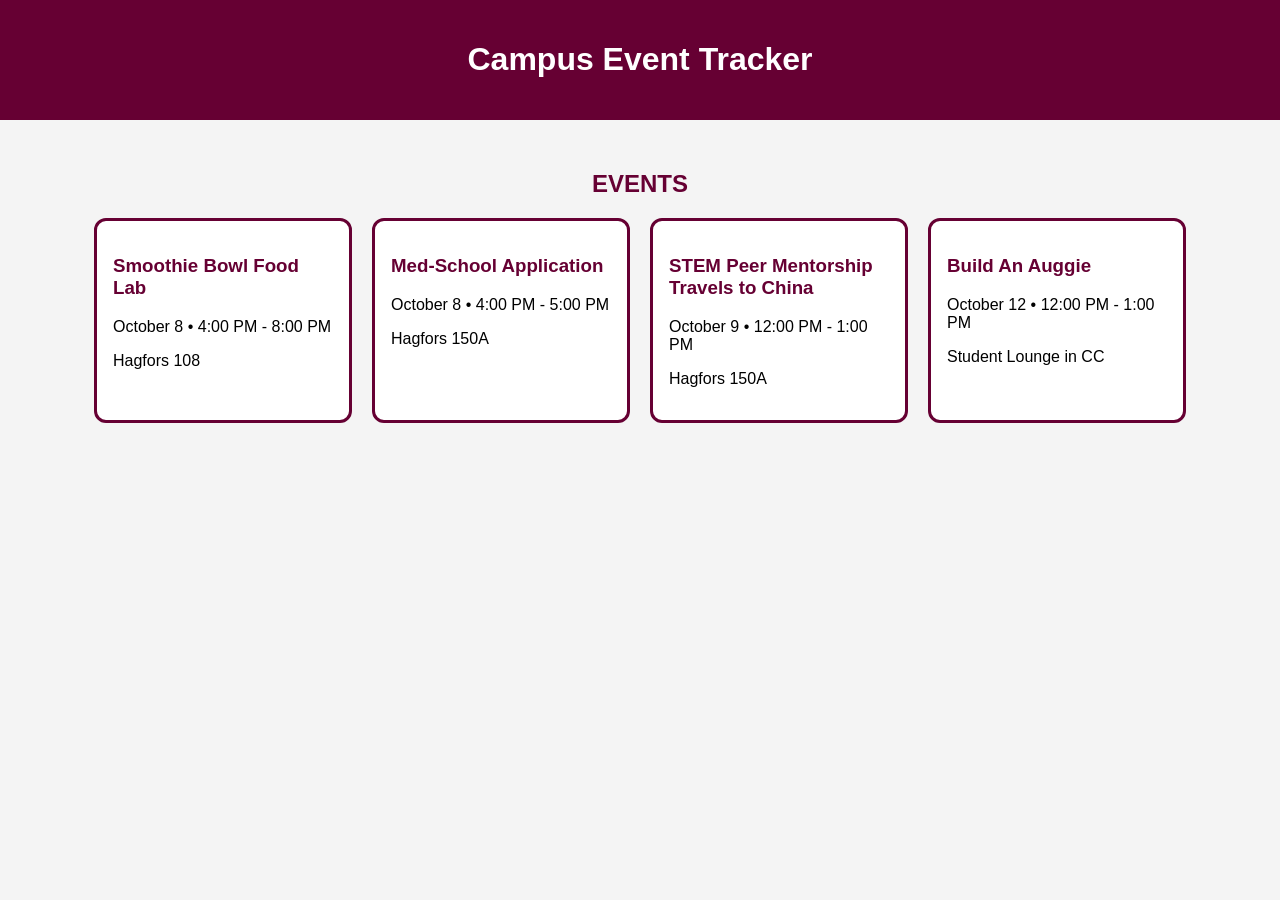
==== frontend/index.html @ 8f7a16c4 "Create basic event listing website" ====
<!DOCTYPE html>
<html lang='en'>

<head>
    <meta charset="UTF-8">
    <!-- Makes the page use the actual device width so the layout responds correctly on phones -->
    <meta name="viewport" content="width=device-width, initial-scale=1.0">
    <title>Campus Event Tracker</title>
    <link rel="stylesheet" href="css/style.css">
</head>

<body>

    <!-- Introduces the page and tells the user what site they are on -->
    <header>
        <h1>Campus Event Tracker</h1>
    </header>

    <!-- Keeps the page's primary content separate from the site header -->
    <main>
        <!-- Groups all of the campus events under one Events heading -->
        <section>
            <h2>EVENTS</h2>

            <!-- Groups the event cards so they can all share the same layout and spacing -->
            <div class="event-list">

                <!-- Each article represents one separate event using the same card structure -->
                <article class="event-card">
                    <h3>Smoothie Bowl Food Lab</h3>
                    <p>October 8 • 4:00 PM - 8:00 PM</p>
                    <p>Hagfors 108</p>
                </article>

                <article class="event-card">
                    <h3>Med-School Application</h3>
                    <p>October 8 • 4:00 PM - 5:00 PM</p>
                    <p>Hagfors 150A</p>
                </article>

                <article class="event-card">
                    <h3>STEM Peer Mentorship Travels to China</h3>
                    <p>October 9 • 12:00 PM - 1:00 PM</p>
                    <p>Hagfors 150A</p>
                </article>

                <article class="event-card">
                    <h3>Build An Auggie</h3>
                    <p>October 12 • 12:00 PM - 1:00 PM</p>
                    <p>Student Lounge in CC</p>
                </article>

            </div>
        </section>

    </main>
</body>

</html>
---- frontend/css/style.css ----
/*
Remove the browser's default body margin so the header
and page background reach the edges of the viewport.
*/
body {
    margin: 0;
    font-family: Arial, sans-serif;
    background-color: #f4f4f4;
}

/*
Give the site header enough internal space so the title
doesn't feel cramped.
*/
header {
    background-color: #660033;
    color: white;
    padding: 20px 30px;
    text-align: center;
}

/*
Keep the main content away from the edges of the browser.
*/
main {
    padding: 30px;
}

h2 {
    color: #660033;
    text-align: center;
}

/*
Arrange event cards horizontally, center them within the page,
and move cards onto a new row when there is not enough space.
*/
.event-list {
    display: flex;
    gap: 20px;
    flex-wrap: wrap;
    justify-content: center;
}

/*
Make each event visually separate and keep cards around
220px wide instead of stretching across the whole row.
*/
.event-card {
    flex: 0 1 220px;
    border: 3px solid #660033;
    border-radius: 12px;
    padding: 16px;
    background-color: white;
}

.event-card h3 {
    color: #660033;
}
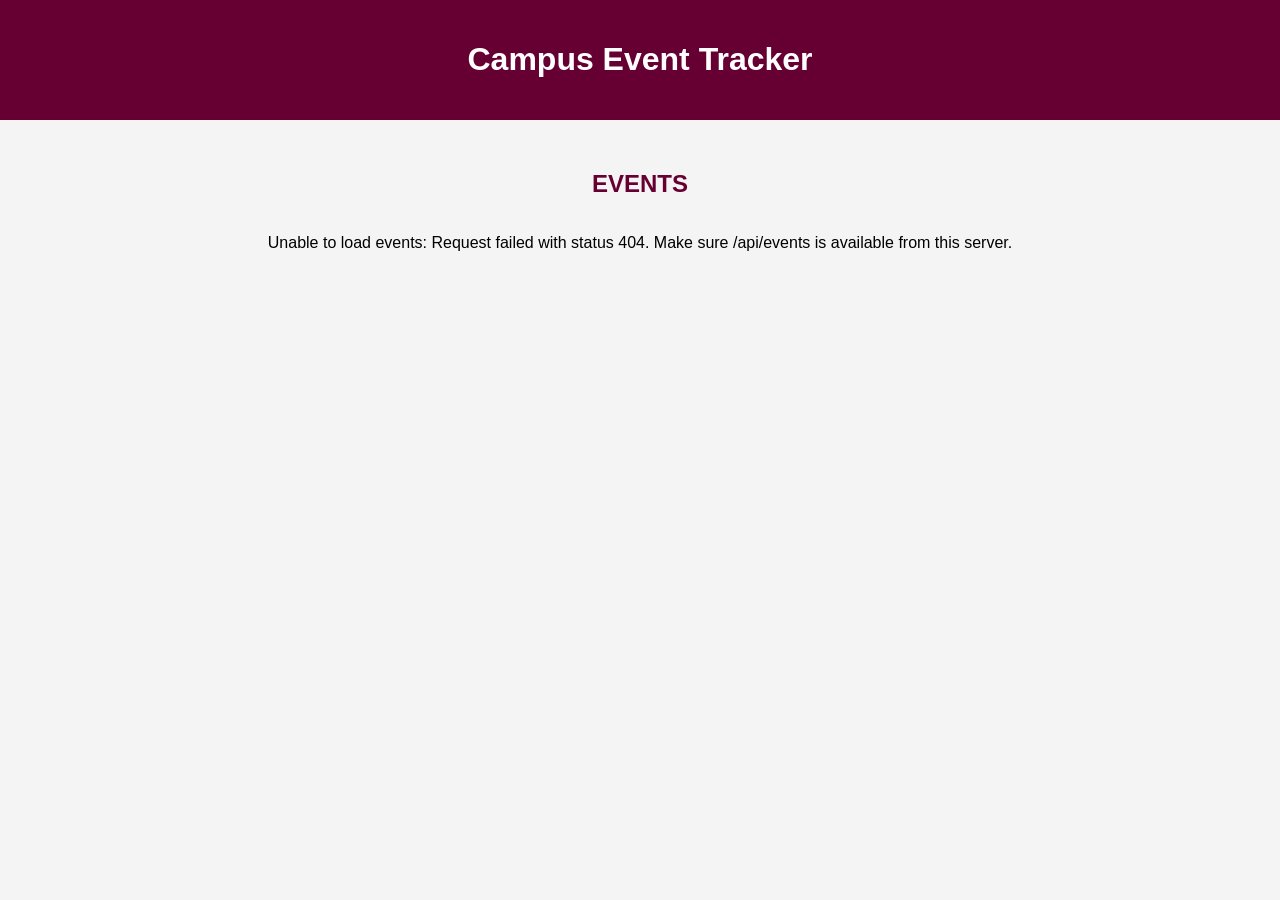
==== commit d2fc8e1b: "fetch api events" ====
--- a/frontend/index.html
+++ b/frontend/index.html
@@ -23,37 +23,72 @@
             <h2>EVENTS</h2>
 
             <!-- Groups the event cards so they can all share the same layout and spacing -->
-            <div class="event-list">
-
-                <!-- Each article represents one separate event using the same card structure -->
-                <article class="event-card">
-                    <h3>Smoothie Bowl Food Lab</h3>
-                    <p>October 8 • 4:00 PM - 8:00 PM</p>
-                    <p>Hagfors 108</p>
-                </article>
-
-                <article class="event-card">
-                    <h3>Med-School Application</h3>
-                    <p>October 8 • 4:00 PM - 5:00 PM</p>
-                    <p>Hagfors 150A</p>
-                </article>
-
-                <article class="event-card">
-                    <h3>STEM Peer Mentorship Travels to China</h3>
-                    <p>October 9 • 12:00 PM - 1:00 PM</p>
-                    <p>Hagfors 150A</p>
-                </article>
-
-                <article class="event-card">
-                    <h3>Build An Auggie</h3>
-                    <p>October 12 • 12:00 PM - 1:00 PM</p>
-                    <p>Student Lounge in CC</p>
-                </article>
-
-            </div>
+            <div class="event-list"></div>
+            <p class="event-status" role="status" aria-live="polite">Loading events...</p>
         </section>
 
     </main>
+
+    <script>
+        const eventList = document.querySelector(".event-list");
+        const eventStatus = document.querySelector(".event-status");
+
+        function formatDateTime(value) {
+            if (!value) {
+                return "Time unavailable";
+            }
+
+            const date = new Date(typeof value === "string" ? value.replace(" ", "T") : value);
+            if (Number.isNaN(date.getTime())) {
+                return String(value);
+            }
+
+            return date.toLocaleString(undefined, {
+                dateStyle: "medium",
+                timeStyle: "short"
+            });
+        }
+
+        function createEventCard(event) {
+            const card = document.createElement("article");
+            card.className = "event-card";
+
+            const title = document.createElement("h3");
+            title.textContent = event.title || "Untitled event";
+
+            const dateTime = document.createElement("p");
+            dateTime.textContent = `${formatDateTime(event.start_time)} - ${formatDateTime(event.end_time)}`;
+
+            const location = document.createElement("p");
+            location.textContent = event.location_name || "Location unavailable";
+
+            card.append(title, dateTime, location);
+            return card;
+        }
+
+        async function loadEvents() {
+            try {
+                const response = await fetch("/api/events");
+                if (!response.ok) {
+                    throw new Error(`Request failed with status ${response.status}`);
+                }
+
+                const events = await response.json();
+                if (!Array.isArray(events)) {
+                    throw new Error("The events response was not a list");
+                }
+
+                eventList.replaceChildren(...events.map(createEventCard));
+                eventStatus.textContent = events.length === 0 ? "No events found." : "";
+            } catch (error) {
+                console.error("Unable to load events:", error);
+                const reason = error instanceof Error ? error.message : String(error);
+                eventStatus.textContent = `Unable to load events: ${reason}. Make sure /api/events is available from this server.`;
+            }
+        }
+
+        loadEvents();
+    </script>
 </body>
 
 </html>
--- a/frontend/css/style.css
+++ b/frontend/css/style.css
@@ -57,3 +57,58 @@
 .event-card h3 {
     color: #660033;
 }
+
+.event-status {
+    text-align: center;
+}
+
+.login-container {
+    display: flex;
+    justify-content: center;
+    align-items: center;
+    min-height: 70vh;
+}
+
+.login-card {
+    background-color: white;
+    width: 350px;
+    max-width: 100%;
+    box-sizing: border-box;
+    padding: 30px;
+    border-radius: 12px;
+    border: 3px solid #660033;
+}
+
+.login-card h2 {
+    margin-bottom: 25px;
+}
+
+.login-card label {
+    display: block;
+    margin-top: 15px;
+    margin-bottom: 5px;
+    font-weight: bold;
+}
+
+.login-card input {
+    width: 100%;
+    padding: 10px;
+    box-sizing: border-box;
+    border: 1px solid #ccc;
+    border-radius: 6px;
+}
+
+.login-card button {
+    width: 100%;
+    margin-top: 25px;
+    padding: 12px;
+    background-color: #660033;
+    color: white;
+    border: none;
+    border-radius: 6px;
+    cursor: pointer;
+}
+
+.login-card button:hover {
+    background-color: #4d0026;
+}
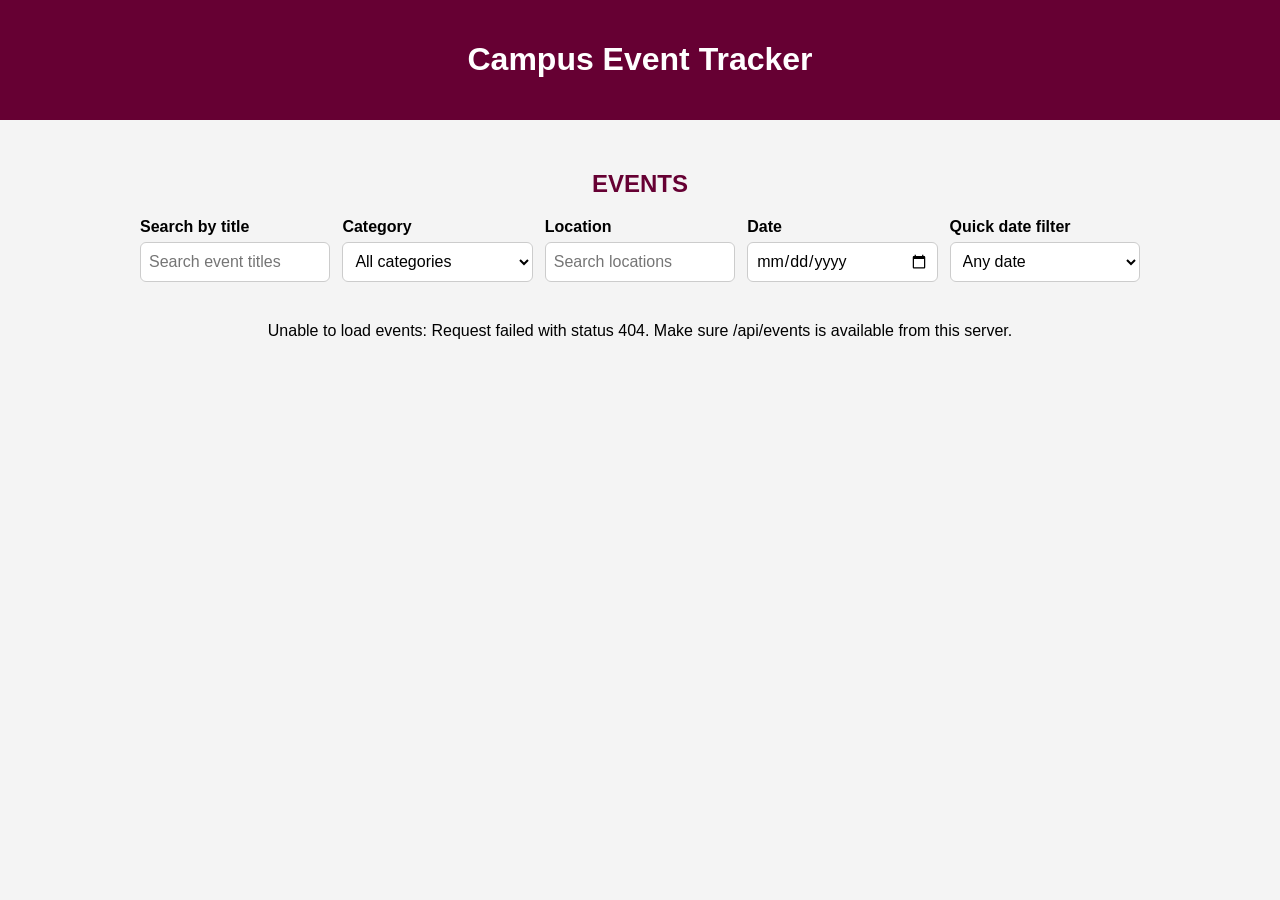
==== commit 9f8734da: "Add event search and filters Co-authored-by: Copilot <223556219+Copilot@users.noreply.github.com>" ====
--- a/frontend/index.html
+++ b/frontend/index.html
@@ -22,6 +22,35 @@
         <section>
             <h2>EVENTS</h2>
 
+            <div class="event-filters" aria-label="Search and filter events">
+                <label>
+                    Search by title
+                    <input id="title-search" type="search" placeholder="Search event titles">
+                </label>
+                <label>
+                    Category
+                    <select id="category-filter">
+                        <option value="">All categories</option>
+                    </select>
+                </label>
+                <label>
+                    Location
+                    <input id="location-filter" type="search" placeholder="Search locations">
+                </label>
+                <label>
+                    Date
+                    <input id="date-filter" type="date">
+                </label>
+                <label>
+                    Quick date filter
+                    <select id="date-range-filter">
+                        <option value="">Any date</option>
+                        <option value="today">Today</option>
+                        <option value="week">This week</option>
+                    </select>
+                </label>
+            </div>
+
             <!-- Groups the event cards so they can all share the same layout and spacing -->
             <div class="event-list"></div>
             <p class="event-status" role="status" aria-live="polite">Loading events...</p>
@@ -32,15 +61,88 @@
     <script>
         const eventList = document.querySelector(".event-list");
         const eventStatus = document.querySelector(".event-status");
+        const titleSearch = document.querySelector("#title-search");
+        const categoryFilter = document.querySelector("#category-filter");
+        const locationFilter = document.querySelector("#location-filter");
+        const dateFilter = document.querySelector("#date-filter");
+        const dateRangeFilter = document.querySelector("#date-range-filter");
+        let allEvents = [];
+
+        function parseDate(value) {
+            if (!value) {
+                return null;
+            }
+
+            const date = new Date(typeof value === "string" ? value.replace(" ", "T") : value);
+            return Number.isNaN(date.getTime()) ? null : date;
+        }
+
+        function localDateKey(date) {
+            const year = date.getFullYear();
+            const month = String(date.getMonth() + 1).padStart(2, "0");
+            const day = String(date.getDate()).padStart(2, "0");
+            return `${year}-${month}-${day}`;
+        }
+
+        function matchesDate(event) {
+            const start = parseDate(event.start_time);
+            const end = parseDate(event.end_time) || start;
+            const selectedDate = dateFilter.value;
+
+            if (selectedDate && (!start || localDateKey(start) !== selectedDate)) {
+                return false;
+            }
+
+            if (!dateRangeFilter.value) {
+                return true;
+            }
+
+            const now = new Date();
+            const rangeStart = new Date(now.getFullYear(), now.getMonth(), now.getDate());
+            const rangeEnd = new Date(rangeStart);
+
+            if (dateRangeFilter.value === "week") {
+                rangeStart.setDate(rangeStart.getDate() - ((rangeStart.getDay() + 6) % 7));
+                rangeEnd.setTime(rangeStart.getTime());
+                rangeEnd.setDate(rangeStart.getDate() + 7);
+            } else {
+                rangeEnd.setDate(rangeEnd.getDate() + 1);
+            }
+
+            return Boolean(start && end && start < rangeEnd && end >= rangeStart);
+        }
+
+        function renderEvents() {
+            const titleQuery = titleSearch.value.trim().toLocaleLowerCase();
+            const locationQuery = locationFilter.value.trim().toLocaleLowerCase();
+            const category = categoryFilter.value;
+
+            const matchingEvents = allEvents.filter((event) =>
+                (event.title || "").toLocaleLowerCase().includes(titleQuery)
+                && (!category || event.category === category)
+                && (event.location_name || "").toLocaleLowerCase().includes(locationQuery)
+                && matchesDate(event)
+            );
+
+            eventList.replaceChildren(...matchingEvents.map(createEventCard));
+            if (allEvents.length === 0) {
+                eventStatus.textContent = "No events found.";
+            } else if (matchingEvents.length === 0) {
+                eventStatus.textContent = "No events match your search and filters.";
+            } else {
+                eventStatus.textContent = "";
+            }
+        }
+
+        [titleSearch, categoryFilter, locationFilter, dateFilter, dateRangeFilter]
+            .forEach((filter) => filter.addEventListener("input", renderEvents));
+        categoryFilter.addEventListener("change", renderEvents);
+        dateRangeFilter.addEventListener("change", renderEvents);
 
         function formatDateTime(value) {
-            if (!value) {
+            const date = parseDate(value);
+            if (!date) {
                 return "Time unavailable";
-            }
-
-            const date = new Date(typeof value === "string" ? value.replace(" ", "T") : value);
-            if (Number.isNaN(date.getTime())) {
-                return String(value);
             }
 
             return date.toLocaleString(undefined, {
@@ -73,13 +175,21 @@
                     throw new Error(`Request failed with status ${response.status}`);
                 }
 
-                const events = await response.json();
-                if (!Array.isArray(events)) {
+                const responseEvents = await response.json();
+                if (!Array.isArray(responseEvents)) {
                     throw new Error("The events response was not a list");
                 }
 
-                eventList.replaceChildren(...events.map(createEventCard));
-                eventStatus.textContent = events.length === 0 ? "No events found." : "";
+                allEvents = responseEvents;
+                const categories = [...new Set(allEvents.map((event) => event.category).filter(Boolean))]
+                    .sort((a, b) => a.localeCompare(b));
+                categories.forEach((category) => {
+                    const option = document.createElement("option");
+                    option.value = category;
+                    option.textContent = category;
+                    categoryFilter.append(option);
+                });
+                renderEvents();
             } catch (error) {
                 console.error("Unable to load events:", error);
                 const reason = error instanceof Error ? error.message : String(error);
--- a/frontend/css/style.css
+++ b/frontend/css/style.css
@@ -29,6 +29,34 @@
 h2 {
     color: #660033;
     text-align: center;
+}
+
+.event-filters {
+    display: grid;
+    grid-template-columns: repeat(auto-fit, minmax(180px, 1fr));
+    gap: 12px;
+    max-width: 1000px;
+    margin: 0 auto 24px;
+}
+
+.event-filters label {
+    display: flex;
+    flex-direction: column;
+    gap: 6px;
+    font-weight: bold;
+}
+
+.event-filters input,
+.event-filters select {
+    box-sizing: border-box;
+    width: 100%;
+    min-height: 40px;
+    padding: 8px;
+    border: 1px solid #ccc;
+    border-radius: 6px;
+    background-color: white;
+    font: inherit;
+    font-weight: normal;
 }
 
 /*
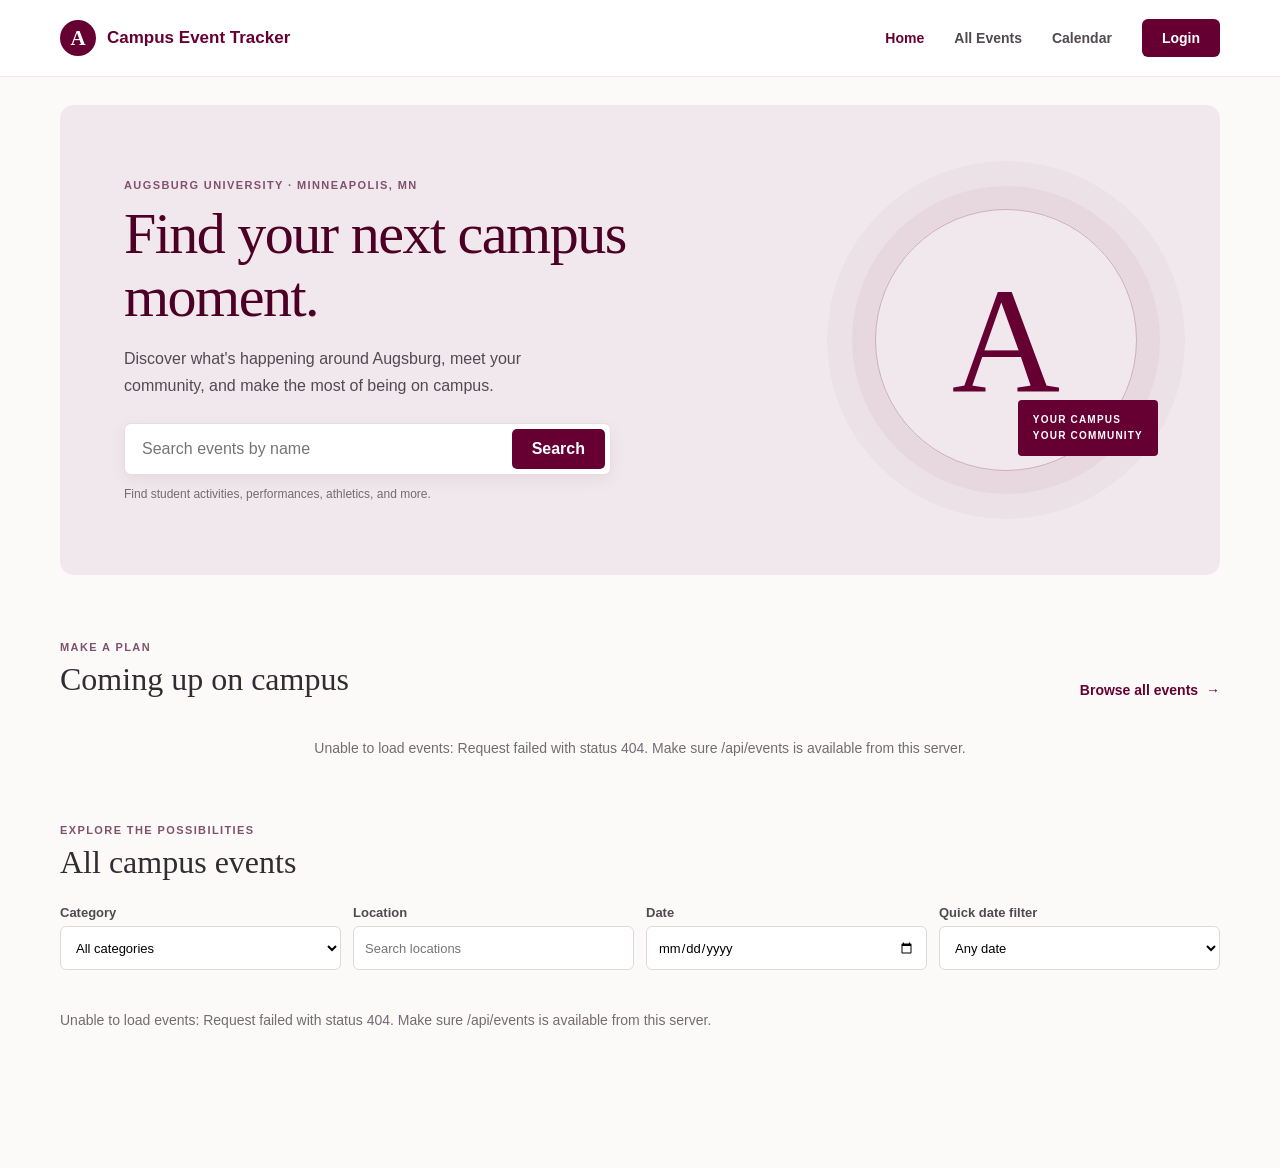
==== commit c6090330: "Add event browsing experience and local database setup Co-authored-by: Copilot <223556219+Copilot@us" ====
--- a/frontend/index.html
+++ b/frontend/index.html
@@ -11,22 +11,62 @@
 
 <body>
 
-    <!-- Introduces the page and tells the user what site they are on -->
     <header>
-        <h1>Campus Event Tracker</h1>
+        <div class="site-header">
+            <a class="brand" href="./index.html" aria-label="Campus Event Tracker home">
+                <span class="brand-mark" aria-hidden="true">A</span>
+                <span>Campus Event Tracker</span>
+            </a>
+            <nav aria-label="Main navigation">
+                <a href="./index.html" aria-current="page">Home</a>
+                <a href="#events">All Events</a>
+                <a href="#calendar">Calendar</a>
+                <a class="login-link" href="css/login.html">Login</a>
+            </nav>
+        </div>
     </header>
 
-    <!-- Keeps the page's primary content separate from the site header -->
     <main>
-        <!-- Groups all of the campus events under one Events heading -->
-        <section>
-            <h2>EVENTS</h2>
-
-            <div class="event-filters" aria-label="Search and filter events">
-                <label>
-                    Search by title
-                    <input id="title-search" type="search" placeholder="Search event titles">
-                </label>
+        <section class="hero">
+            <div class="hero-copy">
+                <p class="eyebrow">AUGSBURG UNIVERSITY · MINNEAPOLIS, MN</p>
+                <h1>Find your next campus moment.</h1>
+                <p class="hero-description">Discover what's happening around Augsburg, meet your community, and make the most of being on campus.</p>
+                <form class="hero-search" role="search" onsubmit="return false">
+                    <label class="sr-only" for="title-search">Search campus events</label>
+                    <input id="title-search" type="search" placeholder="Search events by name">
+                    <button type="submit" aria-label="Search events">Search</button>
+                </form>
+                <p class="hero-note">Find student activities, performances, athletics, and more.</p>
+            </div>
+            <div class="hero-art" aria-hidden="true">
+                <span class="hero-art-circle"></span>
+                <span class="hero-art-letter">A</span>
+                <span class="hero-art-caption">YOUR CAMPUS<br>YOUR COMMUNITY</span>
+            </div>
+        </section>
+
+        <section class="content-section upcoming-section" id="calendar">
+            <div class="section-heading">
+                <div>
+                    <p class="eyebrow">MAKE A PLAN</p>
+                    <h2>Coming up on campus</h2>
+                </div>
+                <a class="text-link" href="#events">Browse all events <span aria-hidden="true">→</span></a>
+            </div>
+            <div class="event-list upcoming-list"></div>
+            <p class="event-status upcoming-status" role="status" aria-live="polite">Loading upcoming events...</p>
+        </section>
+
+        <section class="content-section all-events-section" id="events">
+            <div class="section-heading">
+                <div>
+                    <p class="eyebrow">EXPLORE THE POSSIBILITIES</p>
+                    <h2>All campus events</h2>
+                </div>
+            </div>
+
+            <div class="event-filters" aria-label="Filter events">
                 <label>
                     Category
                     <select id="category-filter">
@@ -51,16 +91,16 @@
                 </label>
             </div>
 
-            <!-- Groups the event cards so they can all share the same layout and spacing -->
-            <div class="event-list"></div>
+            <div class="event-list all-event-list"></div>
             <p class="event-status" role="status" aria-live="polite">Loading events...</p>
         </section>
-
     </main>
 
     <script>
-        const eventList = document.querySelector(".event-list");
-        const eventStatus = document.querySelector(".event-status");
+        const upcomingList = document.querySelector(".upcoming-list");
+        const upcomingStatus = document.querySelector(".upcoming-status");
+        const eventList = document.querySelector(".all-event-list");
+        const eventStatus = document.querySelector(".all-events-section .event-status");
         const titleSearch = document.querySelector("#title-search");
         const categoryFilter = document.querySelector("#category-filter");
         const locationFilter = document.querySelector("#location-filter");
@@ -132,6 +172,24 @@
             } else {
                 eventStatus.textContent = "";
             }
+        }
+
+        function renderUpcomingEvents() {
+            const now = new Date();
+            const upcomingEvents = allEvents
+                .filter((event) => {
+                    const start = parseDate(event.start_time);
+                    return start && start >= now;
+                })
+                .sort((first, second) => parseDate(first.start_time) - parseDate(second.start_time))
+                .slice(0, 3);
+
+            upcomingList.replaceChildren(...upcomingEvents.map(createEventCard));
+            upcomingStatus.textContent = allEvents.length === 0
+                ? "Events will appear here as soon as they're available."
+                : upcomingEvents.length === 0
+                    ? "There are no upcoming events right now. Check back soon."
+                    : "";
         }
 
         [titleSearch, categoryFilter, locationFilter, dateFilter, dateRangeFilter]
@@ -190,10 +248,13 @@
                     categoryFilter.append(option);
                 });
                 renderEvents();
+                renderUpcomingEvents();
             } catch (error) {
                 console.error("Unable to load events:", error);
                 const reason = error instanceof Error ? error.message : String(error);
-                eventStatus.textContent = `Unable to load events: ${reason}. Make sure /api/events is available from this server.`;
+                const message = `Unable to load events: ${reason}. Make sure /api/events is available from this server.`;
+                eventStatus.textContent = message;
+                upcomingStatus.textContent = message;
             }
         }
 
--- a/frontend/css/style.css
+++ b/frontend/css/style.css
@@ -5,89 +5,328 @@
 body {
     margin: 0;
     font-family: Arial, sans-serif;
-    background-color: #f4f4f4;
-}
-
-/*
-Give the site header enough internal space so the title
-doesn't feel cramped.
-*/
+    color: #24212a;
+    background-color: #fbfaf9;
+}
+
 header {
-    background-color: #660033;
-    color: white;
-    padding: 20px 30px;
-    text-align: center;
-}
-
-/*
-Keep the main content away from the edges of the browser.
-*/
+    background-color: #fff;
+    border-bottom: 1px solid #eee8ec;
+}
+
+.site-header {
+    display: flex;
+    align-items: center;
+    justify-content: space-between;
+    gap: 24px;
+    max-width: 1160px;
+    min-height: 76px;
+    margin: 0 auto;
+    padding: 0 28px;
+}
+
+.brand {
+    display: inline-flex;
+    align-items: center;
+    gap: 11px;
+    color: #660033;
+    font-size: 17px;
+    font-weight: 700;
+    text-decoration: none;
+}
+
+.brand-mark {
+    display: grid;
+    width: 36px;
+    height: 36px;
+    place-items: center;
+    border-radius: 50%;
+    background: #660033;
+    color: #fff;
+    font-family: Georgia, serif;
+    font-size: 21px;
+}
+
+nav {
+    display: flex;
+    align-items: center;
+    gap: 30px;
+}
+
+nav a {
+    color: #514a51;
+    font-size: 14px;
+    font-weight: 600;
+    text-decoration: none;
+}
+
+nav a:hover,
+nav a[aria-current="page"] {
+    color: #660033;
+}
+
+nav .login-link {
+    padding: 11px 20px;
+    border-radius: 6px;
+    background: #660033;
+    color: #fff;
+}
+
+nav .login-link:hover {
+    background: #4d0026;
+    color: #fff;
+}
+
 main {
-    padding: 30px;
-}
-
-h2 {
+    max-width: 1160px;
+    margin: 0 auto;
+    padding: 0 28px 72px;
+}
+
+.hero {
+    position: relative;
+    display: flex;
+    min-height: 370px;
+    align-items: center;
+    justify-content: space-between;
+    gap: 40px;
+    margin: 28px 0 66px;
+    padding: 50px 64px;
+    overflow: hidden;
+    border-radius: 14px;
+    background: #f1e8ed;
+}
+
+.hero-copy {
+    position: relative;
+    z-index: 1;
+    max-width: 570px;
+}
+
+.eyebrow {
+    margin: 0 0 12px;
+    color: #80516c;
+    font-size: 11px;
+    font-weight: 700;
+    letter-spacing: 1.4px;
+}
+
+.hero h1 {
+    max-width: 520px;
+    margin: 0;
+    color: #4d0026;
+    font-family: Georgia, "Times New Roman", serif;
+    font-size: clamp(38px, 5vw, 58px);
+    font-weight: 500;
+    letter-spacing: -1.5px;
+    line-height: 1.08;
+}
+
+.hero-description {
+    max-width: 460px;
+    margin: 18px 0 24px;
+    color: #514a51;
+    font-size: 16px;
+    line-height: 1.65;
+}
+
+.hero-search {
+    display: flex;
+    max-width: 475px;
+    padding: 5px;
+    border: 1px solid #e6dce2;
+    border-radius: 7px;
+    background: #fff;
+    box-shadow: 0 5px 16px rgb(65 26 48 / 7%);
+}
+
+.hero-search input {
+    min-width: 0;
+    flex: 1;
+    padding: 11px 12px;
+    border: 0;
+    outline-color: #660033;
+    font: inherit;
+}
+
+.hero-search button {
+    padding: 0 20px;
+    border: 0;
+    border-radius: 5px;
+    background: #660033;
+    color: #fff;
+    cursor: pointer;
+    font: inherit;
+    font-weight: 700;
+}
+
+.hero-search button:hover {
+    background: #4d0026;
+}
+
+.hero-note {
+    margin: 12px 0 0;
+    color: #746b72;
+    font-size: 12px;
+}
+
+.hero-art {
+    position: relative;
+    display: grid;
+    width: 300px;
+    height: 280px;
+    flex: 0 0 300px;
+    place-items: center;
+}
+
+.hero-art-circle {
+    position: absolute;
+    width: 260px;
+    height: 260px;
+    border: 1px solid rgb(102 0 51 / 25%);
+    border-radius: 50%;
+    box-shadow: 0 0 0 23px rgb(102 0 51 / 4%), 0 0 0 48px rgb(102 0 51 / 3%);
+}
+
+.hero-art-letter {
     color: #660033;
-    text-align: center;
+    font-family: Georgia, "Times New Roman", serif;
+    font-size: 150px;
+    line-height: 1;
+}
+
+.hero-art-caption {
+    position: absolute;
+    right: -2px;
+    bottom: 24px;
+    padding: 12px 15px;
+    border-radius: 4px;
+    background: #660033;
+    color: #fff;
+    font-size: 10px;
+    font-weight: 700;
+    letter-spacing: 1.2px;
+    line-height: 1.6;
+}
+
+.content-section {
+    margin: 0 0 68px;
+    scroll-margin-top: 28px;
+}
+
+.section-heading {
+    display: flex;
+    align-items: end;
+    justify-content: space-between;
+    gap: 20px;
+    margin-bottom: 24px;
+}
+
+.section-heading .eyebrow {
+    margin-bottom: 8px;
+}
+
+.section-heading h2 {
+    margin: 0;
+    color: #332b32;
+    font-family: Georgia, "Times New Roman", serif;
+    font-size: 32px;
+    font-weight: 500;
+}
+
+.text-link {
+    color: #660033;
+    font-size: 14px;
+    font-weight: 700;
+    text-decoration: none;
+}
+
+.text-link span {
+    margin-left: 4px;
+}
+
+.text-link:hover {
+    text-decoration: underline;
 }
 
 .event-filters {
     display: grid;
     grid-template-columns: repeat(auto-fit, minmax(180px, 1fr));
     gap: 12px;
-    max-width: 1000px;
-    margin: 0 auto 24px;
+    margin: 0 0 24px;
 }
 
 .event-filters label {
     display: flex;
     flex-direction: column;
     gap: 6px;
-    font-weight: bold;
+    color: #514a51;
+    font-size: 13px;
+    font-weight: 700;
 }
 
 .event-filters input,
 .event-filters select {
     box-sizing: border-box;
     width: 100%;
-    min-height: 40px;
-    padding: 8px;
-    border: 1px solid #ccc;
+    min-height: 44px;
+    padding: 9px 11px;
+    border: 1px solid #ded8dc;
     border-radius: 6px;
     background-color: white;
     font: inherit;
     font-weight: normal;
 }
 
-/*
-Arrange event cards horizontally, center them within the page,
-and move cards onto a new row when there is not enough space.
-*/
 .event-list {
-    display: flex;
-    gap: 20px;
-    flex-wrap: wrap;
-    justify-content: center;
-}
-
-/*
-Make each event visually separate and keep cards around
-220px wide instead of stretching across the whole row.
-*/
+    display: grid;
+    grid-template-columns: repeat(auto-fit, minmax(230px, 1fr));
+    gap: 18px;
+}
+
 .event-card {
-    flex: 0 1 220px;
-    border: 3px solid #660033;
-    border-radius: 12px;
-    padding: 16px;
+    min-height: 120px;
+    padding: 22px;
+    border: 1px solid #eee7eb;
+    border-top: 3px solid #660033;
+    border-radius: 8px;
     background-color: white;
+    box-shadow: 0 4px 14px rgb(41 24 34 / 4%);
 }
 
 .event-card h3 {
+    margin: 0 0 14px;
     color: #660033;
+    font-family: Georgia, "Times New Roman", serif;
+    font-size: 20px;
+}
+
+.event-card p {
+    margin: 7px 0 0;
+    color: #625a61;
+    font-size: 13px;
+    line-height: 1.5;
 }
 
 .event-status {
+    margin: 18px 0 0;
+    color: #746b72;
+    font-size: 14px;
+}
+
+.upcoming-status {
     text-align: center;
+}
+
+.sr-only {
+    position: absolute;
+    width: 1px;
+    height: 1px;
+    padding: 0;
+    overflow: hidden;
+    clip: rect(0, 0, 0, 0);
+    white-space: nowrap;
+    clip-path: inset(50%);
 }
 
 .login-container {
@@ -140,3 +379,94 @@
 .login-card button:hover {
     background-color: #4d0026;
 }
+
+@media (max-width: 760px) {
+    .site-header {
+        min-height: 68px;
+        flex-wrap: wrap;
+        justify-content: center;
+        padding: 14px 20px;
+    }
+
+    nav {
+        justify-content: center;
+        gap: 18px;
+        flex-wrap: wrap;
+    }
+
+    main {
+        padding-right: 20px;
+        padding-left: 20px;
+    }
+
+    .hero {
+        min-height: unset;
+        margin-top: 20px;
+        padding: 42px 32px;
+    }
+
+    .hero-art {
+        width: 190px;
+        height: 210px;
+        flex-basis: 190px;
+    }
+
+    .hero-art-circle {
+        width: 180px;
+        height: 180px;
+        box-shadow: 0 0 0 16px rgb(102 0 51 / 4%), 0 0 0 32px rgb(102 0 51 / 3%);
+    }
+
+    .hero-art-letter {
+        font-size: 110px;
+    }
+}
+
+@media (max-width: 560px) {
+    .site-header {
+        gap: 14px;
+    }
+
+    .brand {
+        font-size: 15px;
+    }
+
+    nav {
+        gap: 12px 18px;
+    }
+
+    nav a {
+        font-size: 13px;
+    }
+
+    .hero {
+        margin-bottom: 48px;
+        padding: 34px 24px;
+    }
+
+    .hero-art {
+        display: none;
+    }
+
+    .hero h1 {
+        font-size: 42px;
+    }
+
+    .hero-search button {
+        padding: 0 14px;
+    }
+
+    .content-section {
+        margin-bottom: 52px;
+    }
+
+    .section-heading {
+        align-items: start;
+        flex-direction: column;
+        gap: 12px;
+    }
+
+    .section-heading h2 {
+        font-size: 28px;
+    }
+}
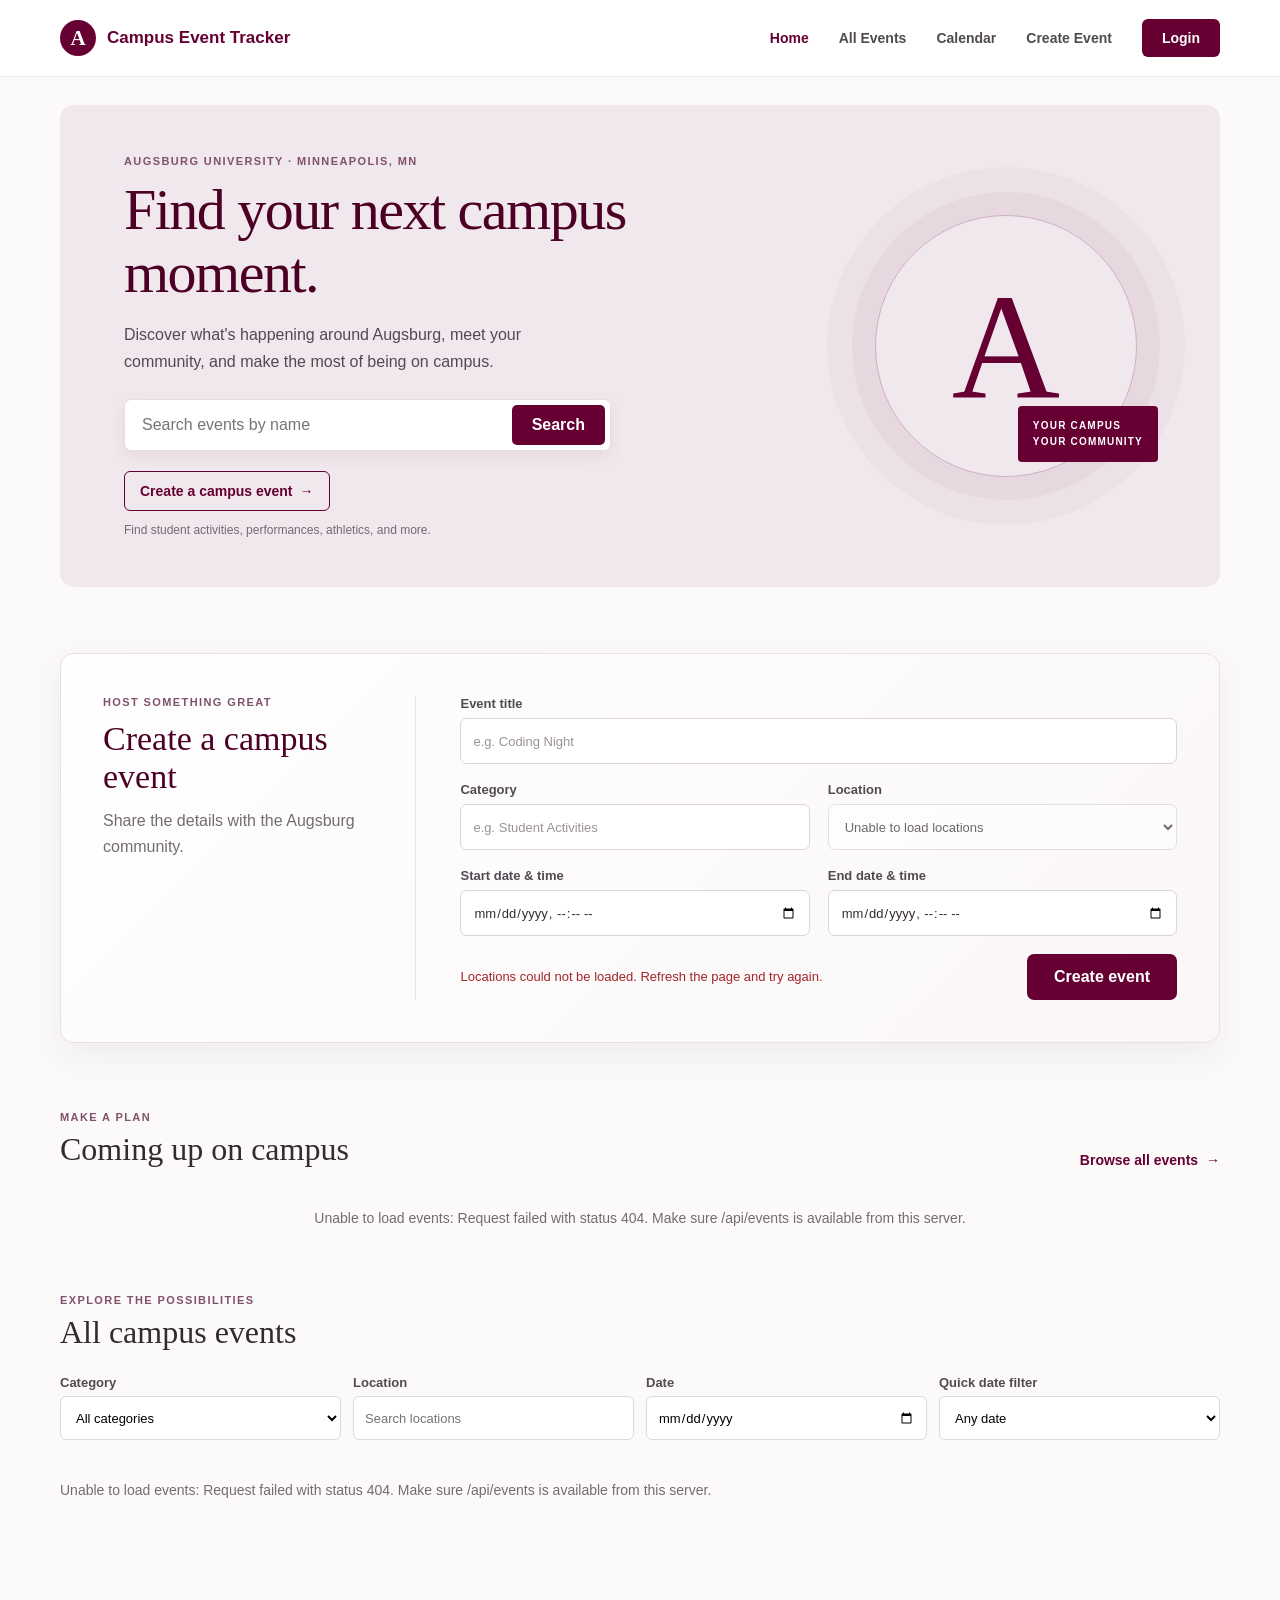
==== commit 82a0dec3: "Add event creation form to frontend Co-authored-by: Copilot <223556219+Copilot@users.noreply.github." ====
--- a/frontend/index.html
+++ b/frontend/index.html
@@ -21,6 +21,7 @@
                 <a href="./index.html" aria-current="page">Home</a>
                 <a href="#events">All Events</a>
                 <a href="#calendar">Calendar</a>
+                <a href="#create-event">Create Event</a>
                 <a class="login-link" href="css/login.html">Login</a>
             </nav>
         </div>
@@ -37,12 +38,57 @@
                     <input id="title-search" type="search" placeholder="Search events by name">
                     <button type="submit" aria-label="Search events">Search</button>
                 </form>
+                <a class="hero-create-link" href="#create-event">Create a campus event <span aria-hidden="true">→</span></a>
                 <p class="hero-note">Find student activities, performances, athletics, and more.</p>
             </div>
             <div class="hero-art" aria-hidden="true">
                 <span class="hero-art-circle"></span>
                 <span class="hero-art-letter">A</span>
                 <span class="hero-art-caption">YOUR CAMPUS<br>YOUR COMMUNITY</span>
+            </div>
+        </section>
+
+        <section class="content-section create-event-section" id="create-event">
+            <div class="create-event-panel">
+                <div class="create-event-heading">
+                    <p class="eyebrow">HOST SOMETHING GREAT</p>
+                    <h2>Create a campus event</h2>
+                    <p>Share the details with the Augsburg community.</p>
+                </div>
+
+                <form id="create-event-form" class="create-event-form">
+                    <label class="form-field form-field-wide">
+                        Event title
+                        <input id="event-title" name="title" type="text" maxlength="150" required placeholder="e.g. Coding Night">
+                    </label>
+
+                    <label class="form-field">
+                        Category
+                        <input id="event-category" name="category" type="text" maxlength="50" placeholder="e.g. Student Activities">
+                    </label>
+
+                    <label class="form-field">
+                        Location
+                        <select id="event-location" name="locationId" required>
+                            <option value="">Loading locations...</option>
+                        </select>
+                    </label>
+
+                    <label class="form-field">
+                        Start date &amp; time
+                        <input id="event-start" name="startTime" type="datetime-local" required>
+                    </label>
+
+                    <label class="form-field">
+                        End date &amp; time
+                        <input id="event-end" name="endTime" type="datetime-local" required>
+                    </label>
+
+                    <div class="form-actions form-field-wide">
+                        <p id="create-event-status" class="create-event-status" role="status" aria-live="polite"></p>
+                        <button id="create-event-submit" type="submit">Create event</button>
+                    </div>
+                </form>
             </div>
         </section>
 
@@ -106,6 +152,14 @@
         const locationFilter = document.querySelector("#location-filter");
         const dateFilter = document.querySelector("#date-filter");
         const dateRangeFilter = document.querySelector("#date-range-filter");
+        const createEventForm = document.querySelector("#create-event-form");
+        const eventTitle = document.querySelector("#event-title");
+        const eventCategory = document.querySelector("#event-category");
+        const eventLocation = document.querySelector("#event-location");
+        const eventStart = document.querySelector("#event-start");
+        const eventEnd = document.querySelector("#event-end");
+        const createEventStatus = document.querySelector("#create-event-status");
+        const createEventSubmit = document.querySelector("#create-event-submit");
         let allEvents = [];
 
         function parseDate(value) {
@@ -226,6 +280,130 @@
             return card;
         }
 
+        function setCreateStatus(message, type = "") {
+            createEventStatus.textContent = message;
+            createEventStatus.className = `create-event-status${type ? ` ${type}` : ""}`;
+        }
+
+        async function loadLocations() {
+            try {
+                const response = await fetch("/api/locations");
+                if (!response.ok) {
+                    throw new Error(`Request failed with status ${response.status}`);
+                }
+
+                const locations = await response.json();
+                if (!Array.isArray(locations)) {
+                    throw new Error("The locations response was not a list");
+                }
+
+                eventLocation.replaceChildren();
+                const placeholder = document.createElement("option");
+                placeholder.value = "";
+                placeholder.textContent = "Select a location";
+                eventLocation.append(placeholder);
+
+                locations.forEach((location) => {
+                    const option = document.createElement("option");
+                    option.value = location.location_id;
+                    option.textContent = location.name;
+                    eventLocation.append(option);
+                });
+
+                if (locations.length === 0) {
+                    eventLocation.disabled = true;
+                    setCreateStatus("No locations are currently available.");
+                }
+            } catch (error) {
+                console.error("Unable to load locations:", error);
+                eventLocation.replaceChildren(new Option("Unable to load locations", ""));
+                eventLocation.disabled = true;
+                setCreateStatus("Locations could not be loaded. Refresh the page and try again.", "error");
+            }
+        }
+
+        function setMinimumStartTime() {
+            const now = new Date();
+            now.setSeconds(0, 0);
+            const year = now.getFullYear();
+            const month = String(now.getMonth() + 1).padStart(2, "0");
+            const day = String(now.getDate()).padStart(2, "0");
+            const hours = String(now.getHours()).padStart(2, "0");
+            const minutes = String(now.getMinutes()).padStart(2, "0");
+            eventStart.min = `${year}-${month}-${day}T${hours}:${minutes}`;
+        }
+
+        eventStart.addEventListener("change", () => {
+            eventEnd.min = eventStart.value;
+            if (eventEnd.value && eventEnd.value <= eventStart.value) {
+                eventEnd.value = "";
+            }
+        });
+
+        createEventForm.addEventListener("submit", async (event) => {
+            event.preventDefault();
+            setCreateStatus("");
+
+            if (!createEventForm.reportValidity()) {
+                return;
+            }
+
+            if (eventEnd.value <= eventStart.value) {
+                setCreateStatus("End date and time must be after the start date and time.", "error");
+                eventEnd.focus();
+                return;
+            }
+
+            createEventSubmit.disabled = true;
+            createEventSubmit.textContent = "Creating...";
+
+            const payload = {
+                title: eventTitle.value.trim(),
+                category: eventCategory.value.trim(),
+                locationId: Number(eventLocation.value),
+                startTime: eventStart.value,
+                endTime: eventEnd.value
+            };
+
+            try {
+                const response = await fetch("/api/events", {
+                    method: "POST",
+                    headers: { "Content-Type": "application/json" },
+                    body: JSON.stringify(payload)
+                });
+
+                if (response.status === 201) {
+                    createEventForm.reset();
+                    setMinimumStartTime();
+                    eventEnd.min = "";
+                    setCreateStatus("Event created successfully.", "success");
+                    await loadEvents();
+                    document.querySelector("#events").scrollIntoView({ behavior: "smooth", block: "start" });
+                    return;
+                }
+
+                let message = "The event could not be created.";
+                try {
+                    const problem = await response.json();
+                    if (problem.message) {
+                        message = problem.message;
+                    } else if (problem.error) {
+                        message = problem.error;
+                    }
+                } catch (_error) {
+                    // Keep the fallback message for non-JSON error responses.
+                }
+
+                setCreateStatus(`Unable to create event: ${message}`, "error");
+            } catch (error) {
+                console.error("Unable to create event:", error);
+                setCreateStatus("Unable to create event because the server could not be reached.", "error");
+            } finally {
+                createEventSubmit.disabled = false;
+                createEventSubmit.textContent = "Create event";
+            }
+        });
+
         async function loadEvents() {
             try {
                 const response = await fetch("/api/events");
@@ -241,6 +419,7 @@
                 allEvents = responseEvents;
                 const categories = [...new Set(allEvents.map((event) => event.category).filter(Boolean))]
                     .sort((a, b) => a.localeCompare(b));
+                categoryFilter.querySelectorAll("option:not([value=''])").forEach((option) => option.remove());
                 categories.forEach((category) => {
                     const option = document.createElement("option");
                     option.value = category;
@@ -258,6 +437,8 @@
             }
         }
 
+        setMinimumStartTime();
+        loadLocations();
         loadEvents();
     </script>
 </body>
--- a/frontend/css/style.css
+++ b/frontend/css/style.css
@@ -168,6 +168,26 @@
     margin: 12px 0 0;
     color: #746b72;
     font-size: 12px;
+}
+
+.hero-create-link {
+    display: inline-flex;
+    align-items: center;
+    gap: 7px;
+    margin-top: 20px;
+    padding: 11px 15px;
+    border: 1px solid #660033;
+    border-radius: 6px;
+    color: #660033;
+    font-size: 14px;
+    font-weight: 700;
+    text-decoration: none;
+    transition: background-color 150ms ease, color 150ms ease;
+}
+
+.hero-create-link:hover {
+    background: #660033;
+    color: #fff;
 }
 
 .hero-art {
@@ -318,6 +338,131 @@
     text-align: center;
 }
 
+.create-event-section {
+    scroll-margin-top: 28px;
+}
+
+.create-event-panel {
+    display: grid;
+    grid-template-columns: minmax(220px, 0.7fr) minmax(0, 1.6fr);
+    gap: 44px;
+    padding: 42px;
+    border: 1px solid #e9dfe5;
+    border-radius: 14px;
+    background: linear-gradient(135deg, #fff 0%, #faf6f8 100%);
+    box-shadow: 0 12px 34px rgb(91 40 67 / 7%);
+}
+
+.create-event-heading {
+    padding-right: 28px;
+    border-right: 1px solid #eadfe5;
+}
+
+.create-event-heading h2 {
+    margin: 0 0 12px;
+    color: #4d0026;
+    font-family: Georgia, "Times New Roman", serif;
+    font-size: 34px;
+    font-weight: 500;
+    line-height: 1.12;
+}
+
+.create-event-heading > p:last-child {
+    margin: 0;
+    color: #746b72;
+    line-height: 1.6;
+}
+
+.create-event-form {
+    display: grid;
+    grid-template-columns: repeat(2, minmax(0, 1fr));
+    gap: 18px;
+}
+
+.form-field {
+    display: flex;
+    flex-direction: column;
+    gap: 7px;
+    color: #514a51;
+    font-size: 13px;
+    font-weight: 700;
+}
+
+.form-field-wide {
+    grid-column: 1 / -1;
+}
+
+.form-field input,
+.form-field select {
+    box-sizing: border-box;
+    width: 100%;
+    min-height: 46px;
+    padding: 10px 12px;
+    border: 1px solid #ddd3d8;
+    border-radius: 7px;
+    background: #fff;
+    color: #332b32;
+    font: inherit;
+    font-weight: normal;
+    outline: none;
+}
+
+.form-field input:focus,
+.form-field select:focus {
+    border-color: #660033;
+    box-shadow: 0 0 0 3px rgb(102 0 51 / 10%);
+}
+
+.form-field input::placeholder {
+    color: #9b9297;
+}
+
+.form-actions {
+    display: flex;
+    align-items: center;
+    justify-content: flex-end;
+    gap: 16px;
+    min-height: 46px;
+}
+
+.form-actions button {
+    min-height: 46px;
+    min-width: 150px;
+    padding: 10px 18px;
+    border: 0;
+    border-radius: 7px;
+    background: #660033;
+    color: #fff;
+    cursor: pointer;
+    font: inherit;
+    font-weight: 700;
+}
+
+.form-actions button:hover {
+    background: #4d0026;
+}
+
+.form-actions button:disabled {
+    cursor: wait;
+    opacity: 0.65;
+}
+
+.create-event-status {
+    flex: 1;
+    margin: 0;
+    color: #746b72;
+    font-size: 13px;
+    line-height: 1.45;
+}
+
+.create-event-status.success {
+    color: #25603a;
+}
+
+.create-event-status.error {
+    color: #a12626;
+}
+
 .sr-only {
     position: absolute;
     width: 1px;
@@ -420,6 +565,19 @@
     .hero-art-letter {
         font-size: 110px;
     }
+
+    .create-event-panel {
+        grid-template-columns: 1fr;
+        gap: 28px;
+        padding: 32px;
+    }
+
+    .create-event-heading {
+        padding-right: 0;
+        padding-bottom: 24px;
+        border-right: 0;
+        border-bottom: 1px solid #eadfe5;
+    }
 }
 
 @media (max-width: 560px) {
@@ -469,4 +627,29 @@
     .section-heading h2 {
         font-size: 28px;
     }
-}
+
+    .create-event-panel {
+        padding: 24px 20px;
+    }
+
+    .create-event-heading h2 {
+        font-size: 29px;
+    }
+
+    .create-event-form {
+        grid-template-columns: 1fr;
+    }
+
+    .form-field-wide {
+        grid-column: 1;
+    }
+
+    .form-actions {
+        align-items: stretch;
+        flex-direction: column-reverse;
+    }
+
+    .form-actions button {
+        width: 100%;
+    }
+}
